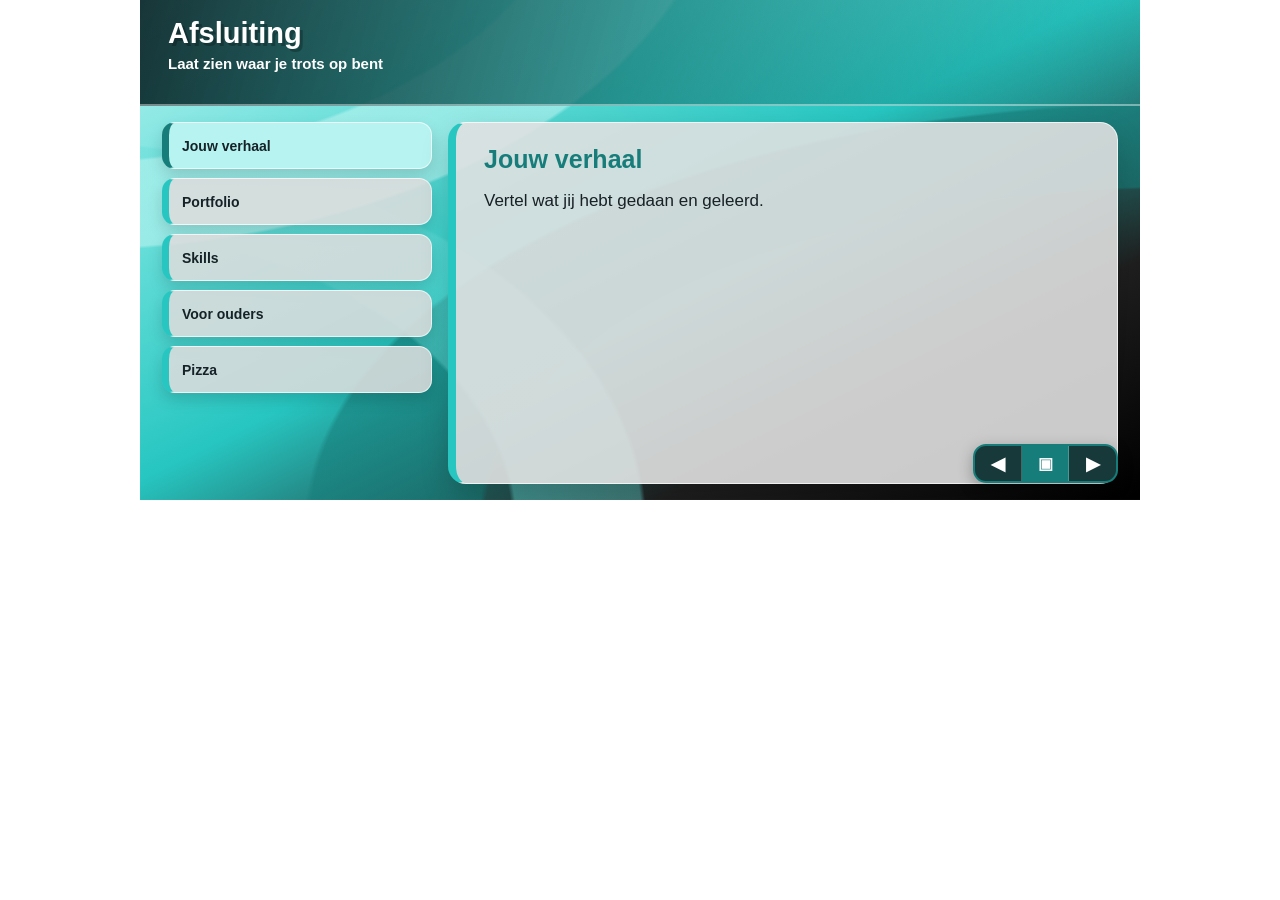
==== afsluiting.html @ f49b22a5 "Add files via upload" ====
<!DOCTYPE html>
<html lang="nl">
<head>
  <meta charset="UTF-8" />
  <meta name="viewport" content="width=device-width, initial-scale=1.0" />
  <title>Ouderavond afsluiting</title>

  <style>
    * { box-sizing: border-box; }

    body {
      margin: 0;
      min-height: 100vh;
      display: flex;
      justify-content: center;
      align-items: center;
      background: #111827;
      font-family: Arial, Helvetica, sans-serif;
    }

    .pagina {
      width: 1000px;
      height: 500px;
      padding: 24px 34px;
      border-radius: 20px;
      overflow: hidden;
      color: white;
      background:
        radial-gradient(circle at 12% 16%, rgba(251,191,36,0.30), transparent 28%),
        radial-gradient(circle at 86% 18%, rgba(236,72,153,0.30), transparent 30%),
        radial-gradient(circle at 84% 86%, rgba(34,211,238,0.22), transparent 28%),
        linear-gradient(135deg, #0f172a 0%, #7c2d12 48%, #7e22ce 100%);
      box-shadow: 0 24px 55px rgba(0,0,0,0.45);
      position: relative;
    }

    .decoratie {
      position: absolute;
      color: rgba(255,255,255,0.07);
      font-weight: 900;
      pointer-events: none;
      user-select: none;
    }

    .decoratie.een {
      right: 35px;
      top: 15px;
      font-size: 58px;
    }

    .decoratie.twee {
      left: 40px;
      bottom: 10px;
      font-size: 22px;
      letter-spacing: 4px;
    }

    .layout {
      position: relative;
      z-index: 2;
      height: 100%;
      display: grid;
      grid-template-rows: 110px 258px 72px;
      gap: 12px;
    }

    .header {
      display: grid;
      grid-template-columns: 1fr 235px;
      gap: 18px;
      min-height: 0;
    }

    .label {
      display: inline-block;
      padding: 6px 13px;
      border-radius: 999px;
      background: #facc15;
      color: #111827;
      font-size: 13px;
      font-weight: 900;
      margin-bottom: 7px;
      box-shadow: 3px 3px 0 rgba(0,0,0,0.22);
    }

    h1 {
      margin: 0;
      font-size: 38px;
      line-height: 1;
      text-shadow: 3px 3px 0 rgba(0,0,0,0.24);
    }

    .subtitel {
      margin: 7px 0 0;
      max-width: 620px;
      font-size: 15px;
      line-height: 1.25;
      color: #fee2e2;
      font-weight: 800;
    }

    .infovak {
      height: 110px;
      padding: 14px;
      border-radius: 18px;
      background: rgba(255,255,255,0.96);
      color: #111827;
      box-shadow: 7px 7px 0 rgba(0,0,0,0.22);
      overflow: hidden;
    }

    .infovak h2 {
      margin: 0 0 5px;
      font-size: 20px;
      color: #c2410c;
    }

    .infovak p {
      margin: 0;
      font-size: 13px;
      line-height: 1.25;
      font-weight: 800;
    }

    .midden {
      display: grid;
      grid-template-columns: 305px 1fr;
      gap: 16px;
      min-height: 0;
    }

    .intro,
    .venster {
      height: 258px;
      border-radius: 22px;
      overflow: hidden;
      box-shadow: 8px 8px 0 rgba(0,0,0,0.22);
    }

    .intro {
      padding: 18px;
      background: rgba(255,255,255,0.96);
      color: #111827;
    }

    .intro h2 {
      margin: 0 0 8px;
      font-size: 23px;
      color: #c2410c;
    }

    .intro p {
      margin: 0 0 9px;
      font-size: 14px;
      line-height: 1.27;
      font-weight: 700;
    }

    .highlight {
      margin-top: 8px;
      padding: 9px 10px;
      border-radius: 14px;
      background: #ffedd5;
      color: #7c2d12;
      font-size: 13px;
      line-height: 1.22;
      font-weight: 900;
    }

    .venster {
      padding: 18px;
      background: rgba(15,23,42,0.93);
      border: 1px solid rgba(255,255,255,0.18);
    }

    .venster-label {
      display: inline-block;
      padding: 6px 12px;
      border-radius: 999px;
      background: #facc15;
      color: #111827;
      font-size: 12px;
      font-weight: 900;
      margin-bottom: 8px;
    }

    .venster h2 {
      margin: 0 0 8px;
      font-size: 27px;
      line-height: 1.05;
      color: white;
    }

    .venster p {
      margin: 0;
      height: 78px;
      font-size: 15px;
      line-height: 1.3;
      font-weight: 700;
      color: #e2e8f0;
      overflow: hidden;
    }

    .planning {
      margin-top: 12px;
      display: grid;
      grid-template-columns: repeat(3, 1fr);
      gap: 8px;
      height: 74px;
      overflow: hidden;
    }

    .stap {
      padding: 9px;
      border-radius: 14px;
      background: rgba(255,255,255,0.12);
      border: 1px solid rgba(255,255,255,0.12);
      color: #fde68a;
      font-size: 12px;
      line-height: 1.2;
      font-weight: 900;
      text-align: center;
    }

    .onder {
      display: grid;
      grid-template-columns: 1fr 165px;
      gap: 14px;
      min-height: 0;
    }

    .tabs {
      height: 72px;
      display: flex;
      flex-wrap: wrap;
      gap: 7px;
      align-content: flex-start;
      overflow: hidden;
    }

    .tab {
      height: 30px;
      padding: 0 10px;
      border: none;
      border-radius: 999px;
      cursor: pointer;
      font-size: 12px;
      font-weight: 900;
      color: white;
      background: rgba(255,255,255,0.17);
      border: 1px solid rgba(255,255,255,0.18);
      white-space: nowrap;
    }

    .tab.actief {
      background: #facc15;
      color: #111827;
      border-color: #facc15;
    }

    .cta {
      height: 62px;
      display: flex;
      align-items: center;
      justify-content: center;
      text-align: center;
      border-radius: 22px;
      background: linear-gradient(135deg, #f97316, #facc15);
      color: #111827;
      font-size: 20px;
      font-weight: 900;
      box-shadow: 6px 6px 0 rgba(0,0,0,0.25);
      overflow: hidden;
    }
  </style>
</head>

<body>
  <main class="pagina">
    <div class="decoratie een">🍕</div>
    <div class="decoratie twee">PIZZA • PORTFOLIO • PRESENTEER</div>

    <div class="layout">
      <section class="header">
        <div>
          <div class="label">Afsluiting cursus • Ouderavond</div>
          <h1>Laat zien wat jij hebt gedaan</h1>
          <p class="subtitel">
            Op de derde donderdagavond presenteer jij jouw werk aan ouders, verzorgers en belangstellenden.
          </p>
        </div>

        <div class="infovak">
          <h2>Eerst pizza!</h2>
          <p>We starten samen met pizza. Daarna laat jij kort zien wat je hebt geleerd en gemaakt.</p>
        </div>
      </section>

      <section class="midden">
        <article class="intro">
          <h2>Wat is de bedoeling?</h2>
          <p>
            Jij vertelt kort over jouw opdrachten, skills, projecten en portfolio.
          </p>
          <p>
            Het hoeft niet perfect. Het gaat erom dat je laat zien waar je aan hebt gewerkt.
          </p>
          <p>
            Ouders krijgen zo een goed beeld van jouw start in ICT.
          </p>
          <div class="highlight">
            Dit is jouw moment om trots te laten zien wat je kunt.
          </div>
        </article>

        <article class="venster">
          <div class="venster-label">Klik op een onderdeel</div>
          <h2 id="titel">Jouw verhaal</h2>
          <p id="tekst">
            Vertel wie je bent, waarom je ICT hebt gekozen en wat je tot nu toe hebt ontdekt.
          </p>

          <div class="planning">
            <div class="stap">1. Pizza eten</div>
            <div class="stap">2. Werk laten zien</div>
            <div class="stap">3. Trots afsluiten</div>
          </div>
        </article>
      </section>

      <section class="onder">
        <div class="tabs">
          <button class="tab actief" onclick="toonInfo('verhaal', this)">Jouw verhaal</button>
          <button class="tab" onclick="toonInfo('portfolio', this)">Portfolio</button>
          <button class="tab" onclick="toonInfo('skills', this)">Skills</button>
          <button class="tab" onclick="toonInfo('ouders', this)">Voor ouders</button>
          <button class="tab" onclick="toonInfo('pizza', this)">Pizza</button>
          <button class="tab" onclick="toonInfo('afsluiting', this)">Afsluiting</button>
        </div>

        <div class="cta">Jij presenteert!</div>
      </section>
    </div>
  </main>

  <script>
    const info = {
      verhaal: {
        titel: "Jouw verhaal",
        tekst: "Vertel wie je bent, waarom je ICT hebt gekozen en wat je tot nu toe hebt ontdekt."
      },
      portfolio: {
        titel: "Portfolio",
        tekst: "Laat een paar voorbeelden zien van opdrachten of projecten waar je trots op bent."
      },
      skills: {
        titel: "Skills",
        tekst: "Vertel welke vaardigheden je hebt geoefend, zoals samenwerken, plannen en problemen oplossen."
      },
      ouders: {
        titel: "Voor ouders",
        tekst: "Ouders zien wat jij doet op school en hoe jij groeit binnen de ICT-opleiding."
      },
      pizza: {
        titel: "Samen pizza eten",
        tekst: "We beginnen ontspannen en gezellig met pizza voordat de presentaties starten."
      },
      afsluiting: {
        titel: "Mooie afsluiting",
        tekst: "De ouderavond sluit de cursus af. Jij laat zien wat je geleerd en gemaakt hebt."
      }
    };

    function toonInfo(sleutel, knop) {
      document.getElementById("titel").textContent = info[sleutel].titel;
      document.getElementById("tekst").textContent = info[sleutel].tekst;

      document.querySelectorAll(".tab").forEach(button => button.classList.remove("actief"));
      knop.classList.add("actief");
    }
  </script>
<script src="route-nav.js"></script>
</body>
</html>
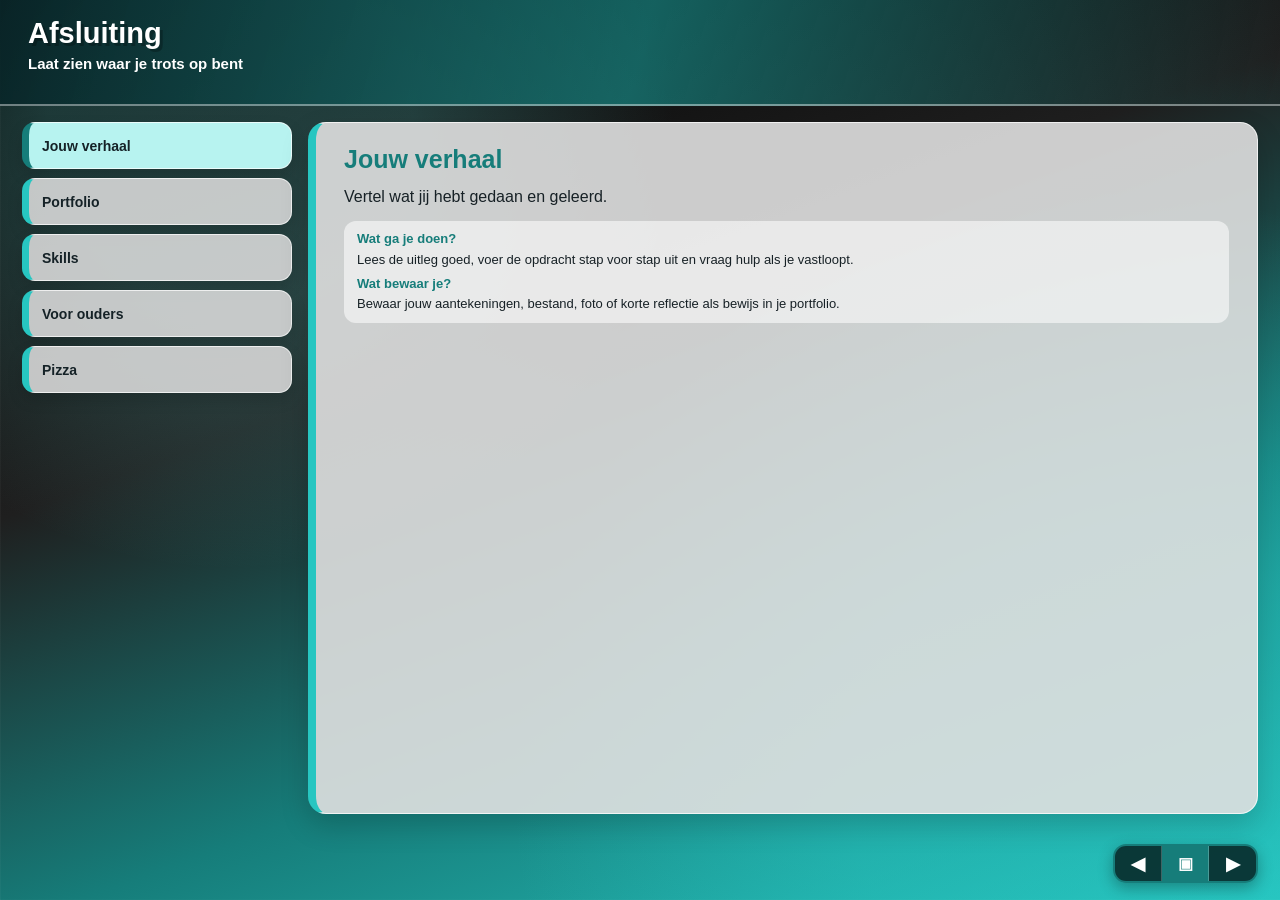
==== commit 20a04627: "Add files via upload" ====
--- a/afsluiting.html
+++ b/afsluiting.html
@@ -273,6 +273,7 @@
       overflow: hidden;
     }
   </style>
+  <link rel="stylesheet" href="future-preload.css">
 </head>
 
 <body>
--- a/future-preload.css
+++ b/future-preload.css
@@ -0,0 +1,3 @@
+/* Voorkomt dat de oude pagina heel kort zichtbaar wordt. */
+html { background: #1f1f1f; }
+body { visibility: hidden; background: #1f1f1f; }
